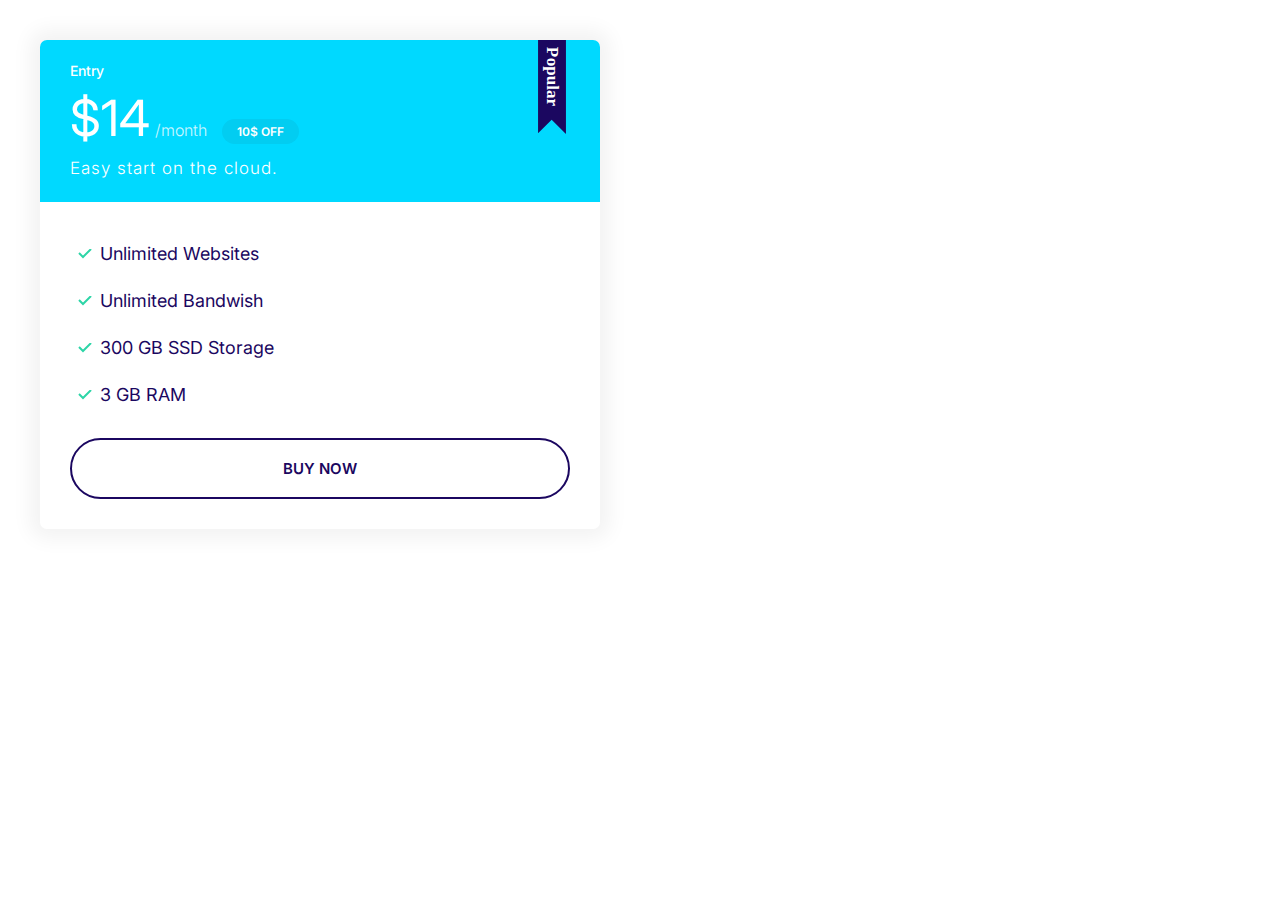
==== index.html @ a0ffb3c3 "Finished popular plan." ====
<!DOCTYPE html>
<html lang="en">
  <head>
    <meta charset="UTF-8" />
    <meta http-equiv="X-UA-Compatible" content="IE=edge" />
    <meta name="viewport" content="width=device-width, initial-scale=1.0" />
    <title>Document</title>
    <link rel="preconnect" href="https://fonts.googleapis.com" />
    <link rel="preconnect" href="https://fonts.gstatic.com" crossorigin />
    <link
      href="https://fonts.googleapis.com/css2?family=Inter:wght@400;600;700&display=swap"
      rel="stylesheet"
    />
    <link rel="stylesheet" href="css/normalize.css" />
    <link rel="stylesheet" href="css/styles.css" />
  </head>
  <body>
    <div class="plan plan--popular">
      <div style="width: 50%; padding: 4rem">
        <div class="card card--secondary">
          <header class="card__header">
            <h3 class="plan__name">Entry</h3>
            <span class="plan__price">$14</span>
            <span class="plan__billing-cycle">/month</span>
            <span class="badge badge--secondary badge--small">10$ OFF</span>
            <span class="plan__description">Easy start on the cloud.</span>
          </header>
          <div class="card__body">
            <ul class="list list--tick">
              <li class="list__item">Unlimited Websites</li>
              <li class="list__item">Unlimited Bandwish</li>
              <li class="list__item">300 GB SSD Storage</li>
              <li class="list__item">3 GB RAM</li>
            </ul>
            <button class="btn btn--outline btn--block">Buy Now</button>
          </div>
        </div>
      </div>
    </div>
  </body>
</html>
---- css/styles.css ----
:root {
    --color-primary: #2584ff;
    --color-secondary: #00d9ff;
    --color-accent: #ff3400;
    --color-heading: #1b0760;
    --color-body: #918ca4;
    --color-border: #ccc;
    --border-radius: 30px;
}

*, *::after, *::before {
    box-sizing: border-box;
}

/* Typography */
/*mobile first*/
html {
    font-size: 62.5%;
    /* this makes 1rem = 10 px */
}
body {
    font-family: Inter, Arial, Arial, Helvetica, sans-serif;
    color: var(--color-body);
    font-size: 2.4rem;
    line-height: 1.5;
}
h1, h2, h3 {
    color: var(--color-heading);
    margin-bottom: 1rem;

}
h1 {
    font-size: 7rem;
}

h2 {
    font-size: 4rem;
}
h3 {
    font-size: 3rem;
}
p {
    margin-top: 0;
}

/* for web version */
@media screen and (min-width: 1024px){
    body {
        font-size: 1.8rem
    }
    h1 {
        font-size: 8rem;
    }
    h2 {
        font-size: 4rem;
    }
    h3 {
        font-size: 2.4rem;
    }
}

/* Links */
.link-arrow {
    color: var(--color-accent);
    text-transform: uppercase;
    font-size: 2rem;
    font-weight: bold;
    text-decoration: none;
}

.link-arrow::after {
    content: '-->';
    margin-left: 5px;
    transition: margin 0.15s;
}

.link-arrow:hover::after{
    margin-left: 10px;
}

@media screen and (min-width: 1024px){
    .link-arrow {
        font-size: 1.5rem;
    }
}

/* Badges */
.badge {
    border-radius: 20px;
    font-size: 2rem;
    font-weight: 600;
    padding: 0.5rem 2rem;
    white-space: nowrap;
}

.badge--small {
    font-size: 1.6rem;
    padding: 0.5rem 1.5rem;
}

.badge--primary {
    background: var(--color-primary);
    color: #fff;
}

.badge--secondary {
    background: var(--color-secondary);
    color: #fff;
}

@media screen and (min-width: 1024px){
    .badge {
        font-size: 1.5rem;
    }
    .badge--small {
        font-size: 1.2rem;
    }
}

/*Lists*/

.list {
    list-style: none;
    padding-left: 0;
    color: var(--color-heading);
}

.list--inline .list__item{
    display: inline-block;
    margin-right: 2rem;
}

.list--tick {
    list-style-image: url(../images/tick.svg);
    padding-left: 3rem;
}

.list--tick .list__item {
    padding-left: 0.5rem;
    margin-bottom: 1rem;
}

@media screen and (min-width: 1024px) {
    .list--tick .list__item{
        padding-left: 0;
    }
}

/*Icons*/

.icon {
    width: 40px;
    height: 40px;
}

.icon--primary{
    fill: var(--color-primary);
}

.icon-container {
    background: #f3f9fa;
    width: 64px;
    height: 64px;
    border-radius: 100%;
    display: inline-flex;
    justify-content: center;
    align-items: center;
}

/*Buttons*/

.btn{
    font-size: 1.8rem;
    font-weight: 600;
    text-transform: uppercase;
    padding: 2rem 3rem;
    border: 0;
    border-radius: 40px;
    cursor: pointer;
    white-space: nowrap;
    text-decoration: none;
    text-align: center;
    margin: 1rem 0;

}

.btn--primary {
    background: var(--color-primary);
    color: #fff;

}

.btn--primary:hover {
    background: #3a8ffd;
}
.btn--secondary {
    background: var(--color-secondary);
    color: #fff;
}
.btn--secondary:hover {
    background: #00c8eb;
}

.btn--accent {
    background: var(--color-accent);
    color: #fff;
}
.btn--accent:hover {
    background: #ec3000;
}

.btn--outline {
    background: #fff;
    color: var(--color-heading);
    border: 2px solid var(--color-heading);
}

.btn--block {
    width: 100%;
    display: inline-block;
}


@media screen and (min-width: 1024px) {
    .btn{
        font-size: 1.5rem;
    }
}

/*Inputs*/
.input {
    padding: 1.5rem 3.5rem;
    border: 1px solid var(--color-border);
    border-radius: var(--border-radius);
    outline: 0;
    color: var(--color-heading);

}

::placeholder {
    color: #cdcbd7;
    font-size: 2rem;
}

@media screen and (min-width: 1024px){
    .input {
        font-size: 1.5rem;
    }
}

.input-group{
    border: 1px solid var(--color-border);
    border-radius: var(--border-radius);
    display: flex;
}

.input-group .input {
    border: 0;
    flex-grow: 1;
    padding: 1.5rem 1rem;
}

.input-group .btn {
    margin: 4px;
}

/*Card*/
.card {
    border-radius: 7px;
    box-shadow: 0 0 20px 10px #f3f3f3;
    overflow: hidden;
}

.card__header, .card__body {
    padding: 2rem 3rem;
}

.card--primary .card__header{
    background: var(--color-primary);
    color: #fff;
}

.card--secondary .card__header{
    background: var(--color-secondary);
    color: #fff;
}

.card--secondary .badge--secondary {
    background: #02cdf1;
}
/*Plans*/

.plan__name {
    color: #fff;
    margin: 0;
    font-weight: 500;
    font-size: 2.4rem;
}

.plan__price {
    font-size: 6rem;
}

.plan__billing-cycle {
    font-size: 2.4rem;
    font-weight: 300;
    opacity: 0.8;
    margin-right: 1rem;
}

.plan__description {
    font-size: 2rem;
    font-weight: 300;
    letter-spacing: 1px;
    display: block;
}

.plan .list__item {
    margin-bottom: 2rem;
}

.plan--popular .card__header{
    position: relative;
}

.plan--popular .card__header::before{
    content: url(../images/popular.svg);
    width: 40px;
    display: inline-block;
    position: absolute;
    top: -6px;
    right: 5%;
}

@media screen and (min-width: 1024px){
    .plan__name {
        font-size: 1.4rem;
    }
    .plan__price {
        font-size: 5rem;
    }
    .plan__billing-cycle{
        font-size: 1.6rem;
    }

    .plan__description{
        font-size: 1.7rem;
    }
}
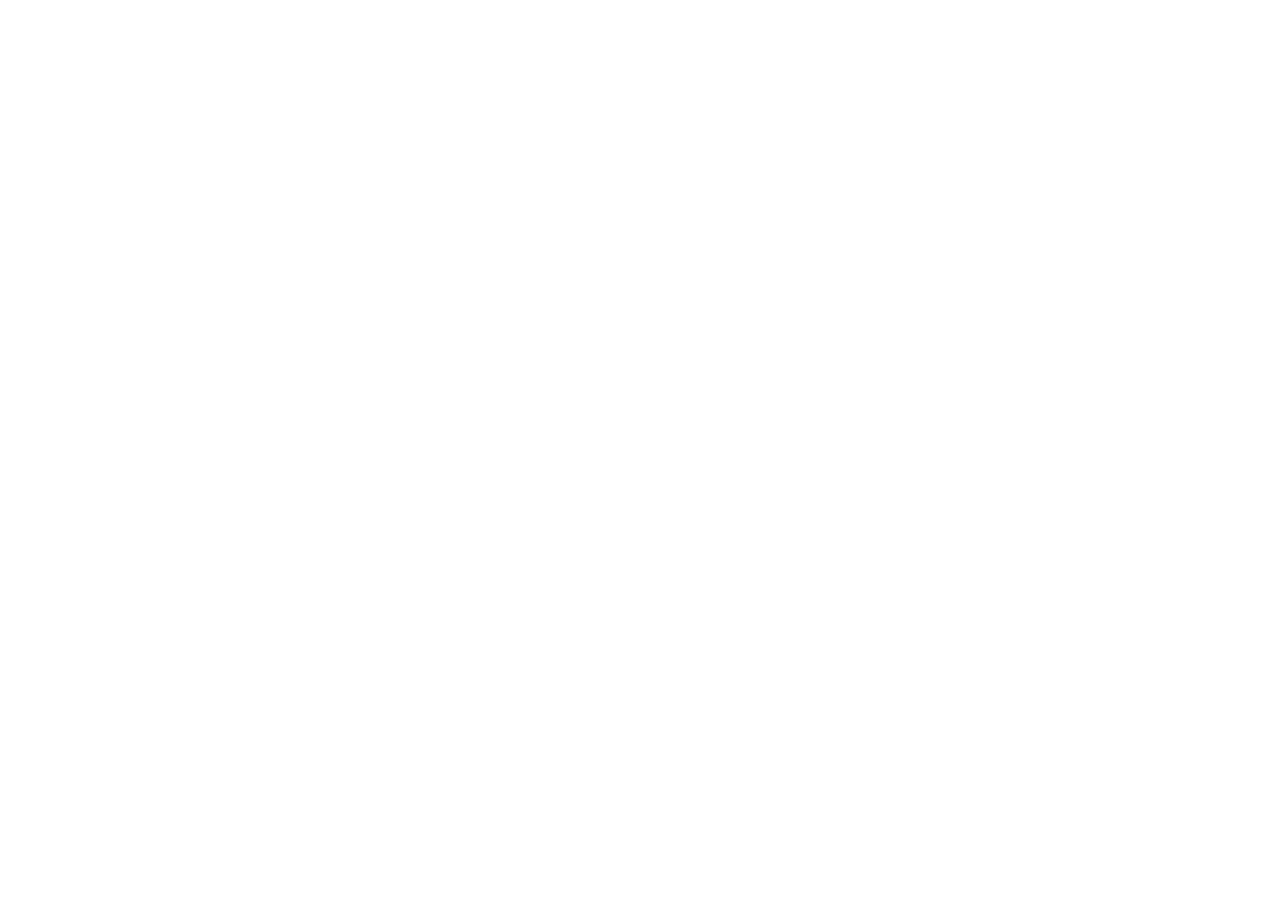
==== commit 950cfc64: "Built quote and media components." ====
--- a/index.html
+++ b/index.html
@@ -14,28 +14,5 @@
     <link rel="stylesheet" href="css/normalize.css" />
     <link rel="stylesheet" href="css/styles.css" />
   </head>
-  <body>
-    <div class="plan plan--popular">
-      <div style="width: 50%; padding: 4rem">
-        <div class="card card--secondary">
-          <header class="card__header">
-            <h3 class="plan__name">Entry</h3>
-            <span class="plan__price">$14</span>
-            <span class="plan__billing-cycle">/month</span>
-            <span class="badge badge--secondary badge--small">10$ OFF</span>
-            <span class="plan__description">Easy start on the cloud.</span>
-          </header>
-          <div class="card__body">
-            <ul class="list list--tick">
-              <li class="list__item">Unlimited Websites</li>
-              <li class="list__item">Unlimited Bandwish</li>
-              <li class="list__item">300 GB SSD Storage</li>
-              <li class="list__item">3 GB RAM</li>
-            </ul>
-            <button class="btn btn--outline btn--block">Buy Now</button>
-          </div>
-        </div>
-      </div>
-    </div>
-  </body>
+  <body></body>
 </html>
--- a/css/styles.css
+++ b/css/styles.css
@@ -4,6 +4,7 @@
     --color-accent: #ff3400;
     --color-heading: #1b0760;
     --color-body: #918ca4;
+    --color-body-darker: #5c5577;
     --color-border: #ccc;
     --border-radius: 30px;
 }
@@ -348,3 +349,67 @@
     }
 }
 
+
+/*Media*/
+.media {
+    display: flex;
+}
+
+.media__title {
+    margin-top: 0;
+}
+
+.media__body{
+    margin: 0 2rem;
+}
+
+.media__image {
+    margin-top: 1rem;
+}
+
+/*Quote*/
+.quote {
+    font-size: 3rem;
+    font-style: italic;
+    color: var(--color-body-darker);
+    line-height: 1.3;
+}
+
+.quote__text::before{
+    content: open-quote;
+}
+
+.quote__text::after{
+    content: close-quote;
+}
+
+.quote__author {
+    font-size: 3rem;
+    font-weight: 500;
+    font-style: normal;
+    margin-bottom: 0;
+}
+
+.quote__company {
+    color: var(--color-heading);
+    opacity: 0.4;
+    font-size: 2rem;
+    font-style: normal;
+}
+
+.quote__line{
+    position: relative;
+    bottom: 10px;
+}
+
+@media screen and (min-width: 1024px) {
+    .quote{
+        font-size: 2rem;
+    }
+    .quote__author{
+        font-size: 2.4rem;
+    }
+    .quote_company{
+        font-size: 1.6rem;
+    }
+}
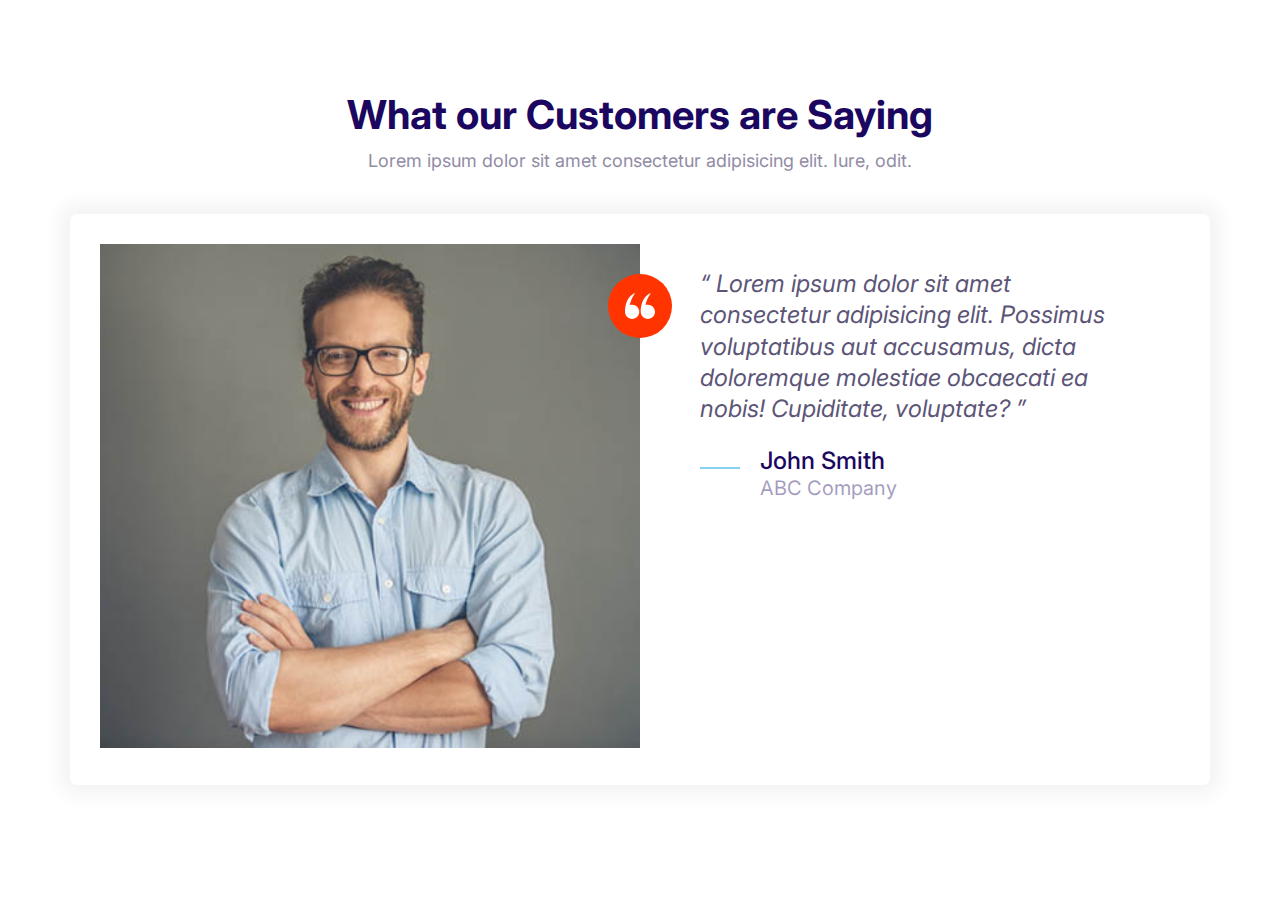
==== commit 4ef8430c: "Built showcase block" ====
--- a/index.html
+++ b/index.html
@@ -14,5 +14,50 @@
     <link rel="stylesheet" href="css/normalize.css" />
     <link rel="stylesheet" href="css/styles.css" />
   </head>
-  <body></body>
+  <body>
+    <section class="block">
+      <header class="block__header">
+        <h2>What our Customers are Saying</h2>
+        <p>
+          Lorem ipsum dolor sit amet consectetur adipisicing elit. Iure, odit.
+        </p>
+      </header>
+      <div class="container">
+        <div class="card testimonial">
+          <div class="grid grid--1x2">
+            <div class="testimonial__image">
+              <img src="images/testimonial.jpg" alt="Happy smiling customer." />
+              <span class="icon-container icon-container--accent">
+              </svg><svg class="icon icon--white icon--small">
+                <use xlink:href="images/sprite.svg#quotes"></use>
+              </svg>
+              </span>
+            </div>
+            <blockquote class="quote">
+              <p class="quote__text">
+                Lorem ipsum dolor sit amet consectetur adipisicing elit. Possimus
+                voluptatibus aut accusamus, dicta doloremque molestiae obcaecati ea nobis!
+                Cupiditate, voluptate?
+              </p>
+              <footer>
+                <div class="media">
+                  <div class="media__image">
+                    <svg class="icon icon--primary quote__line">
+                      <use xlink:href="images/sprite.svg#line"></use>
+                    </svg>
+                  </div>
+                  <div class="media__body">
+                    <h3 class="media__title quote__author">John Smith</h3>
+                    <p class="quote__company">ABC Company</p>
+                  </div>
+                </div>
+              </footer>
+            </blockquote>
+      
+          </div>
+        </div>
+      </div>
+    </section>
+    <script src="js/main.js"></script>
+  </body>
 </html>
--- a/css/styles.css
+++ b/css/styles.css
@@ -28,6 +28,7 @@
 h1, h2, h3 {
     color: var(--color-heading);
     margin-bottom: 1rem;
+    line-height: 1.1;
 
 }
 h1 {
@@ -154,8 +155,17 @@
     height: 40px;
 }
 
+.icon--small {
+    width: 30px;
+    height: 30px;
+}
+
 .icon--primary{
     fill: var(--color-primary);
+}
+
+.icon--white {
+    fill: #fff;
 }
 
 .icon-container {
@@ -166,6 +176,10 @@
     display: inline-flex;
     justify-content: center;
     align-items: center;
+}
+
+.icon-container--accent {
+    background-color: var(--color-accent);
 }
 
 /*Buttons*/
@@ -182,7 +196,15 @@
     text-decoration: none;
     text-align: center;
     margin: 1rem 0;
-
+    outline: 0;
+
+}
+
+.btn .icon {
+    width: 2rem;
+    height: 2rem;
+    margin-right: 1rem;
+    vertical-align: middle;
 }
 
 .btn--primary {
@@ -221,6 +243,10 @@
     display: inline-block;
 }
 
+.btn--stretched{
+    padding-left: 6rem;
+    padding-right: 6rem;
+}
 
 @media screen and (min-width: 1024px) {
     .btn{
@@ -258,7 +284,7 @@
 .input-group .input {
     border: 0;
     flex-grow: 1;
-    padding: 1.5rem 1rem;
+    padding: 1.5rem 2rem;
 }
 
 .input-group .btn {
@@ -286,10 +312,18 @@
     color: #fff;
 }
 
+.card--primary .badge--primary{
+    background: #126de4;
+}
+
 .card--secondary .badge--secondary {
     background: #02cdf1;
 }
 /*Plans*/
+
+.plan {
+    transition: transform .2s ease-out;
+}
 
 .plan__name {
     color: #fff;
@@ -333,6 +367,19 @@
     right: 5%;
 }
 
+.plan--popular {
+    transform: scale(1.1);
+}
+
+.plan:hover {
+    transform: scale(1.05);
+    
+}
+
+.plan--popular:hover {
+    transform: scale(1.15);
+}
+
 @media screen and (min-width: 1024px){
     .plan__name {
         font-size: 1.4rem;
@@ -413,3 +460,346 @@
         font-size: 1.6rem;
     }
 }
+
+/*Grids*/
+.grid {
+    display: grid;
+}
+
+@media screen and (min-width: 768px){
+    .grid--1x2 {
+        grid-template-columns: 1fr 1fr;
+    }
+}
+
+@media screen and (min-width: 1024px){
+    .grid--1x3 {
+        grid-template-columns: repeat(3,1fr);
+    }
+}
+
+/*testimonials*/
+
+.testimonial {
+    padding: 3rem;
+}
+
+.testimonial__image {
+    position: relative;
+}
+.testimonial__image > .icon-container{
+    position: absolute;
+    top: 3rem;
+    right: -32px;
+}
+
+.testimonial__image > img{
+    width: 100%;
+}
+
+@media screen and (min-width: 768px){
+    .testimonial .quote,
+    .testimonial .quote__author {
+        font-size: 2.4rem;
+    }
+}
+
+.testimonial .quote {
+    margin-left: 6rem;
+}
+
+/*Callouts*/
+.callout {
+    padding: 4rem;
+    border-radius: 5px;
+}
+
+.callout--primary {
+    background: var(--color-primary);
+    color: #fff;
+}
+
+.callout__heading{
+    color: #fff;
+    margin-top: 0;
+    font-size: 3rem;
+}
+
+.callout .btn {
+    justify-self: center;
+    align-self: center; 
+}
+
+.callout__content {
+    text-align: center;
+}
+
+@media screen and (min-width: 768px){
+    .callout .grid--1x2{
+        grid-template-columns: 1fr auto;
+    }
+
+    .callout__content{
+        text-align: left;
+    }
+
+    .callout .btn {
+        justify-self: start;
+        margin: 0 2rem;
+    }
+}
+
+/*collapsibles*/
+
+.collapsible__header{
+    display: flex;
+    justify-content: space-between;
+}
+
+.collapsible__heading{
+    margin-top: 0;
+    font-size: 3rem;
+}
+
+.collapsible__chevron{
+    transform: rotate(-90deg);
+    transition: transform 0.3s;
+}
+
+.collapsible__content{
+    /* display: none; */
+    max-height: 0;
+    overflow: hidden;
+    opacity: 0;
+    transition: all 0.3s;
+}
+
+.collapsible--expanded .collapsible__chevron{
+    transform: rotate(0);
+}
+
+.collapsible--expanded .collapsible__content{
+    display: block;
+    max-height: 100vh;
+    opacity: 1;
+}
+
+/*Blocks*/
+
+.block{
+    --padding-vertical: 6rem;
+    padding: var(--padding-vertical) 2rem;
+}
+
+.block__heading{
+    margin-top: 0;
+}
+
+.block--dark{
+    background: #000;
+    color: #7b858b;
+}
+
+.block--dark h1, 
+.block--dark h2, 
+.block--dark h3 {
+    color: #fff;
+}
+
+.block--skewed-right{
+    padding-bottom: calc(var(--padding-vertical) + 4rem);
+    clip-path: polygon(0% 0%, 100% 0%, 100% 100%, 0% 80%);
+}
+
+.block--skewed-left{
+    padding-bottom: calc(var(--padding-vertical) + 4rem);
+    clip-path: polygon(0% 0%, 100% 0%, 100% 80%, 0% 100%);
+}
+
+.block__header{
+    text-align: center;
+    margin-bottom: 4rem;
+}
+
+.container {
+    max-width: 1140px;
+    margin: 0 auto;
+}
+
+/*Navigation*/
+.nav {
+    background: #000;
+    display: flex;
+    justify-content: space-between;
+    flex-wrap: wrap;
+    padding: 0 1rem;
+    align-items: center;
+}
+
+.nav__list {
+    width: 100%;
+    margin: 0;
+}
+
+.nav__item {
+    padding: 0.5rem 2rem;
+    border-bottom: 1px solid #222;
+}
+
+.nav__item > a {
+    color: #d2d0db;
+    transition: color 0.3s;
+}
+
+.nav__item > a:hover{
+    color: #fff;
+}
+
+.nav__toggler {
+    opacity: 0.5;
+    transition: box-shadow 0.15s;
+    cursor: pointer;
+}
+
+.nav.collapsible--expanded .nav__toggler{
+    opacity: 1;
+    box-shadow: 0 0 0 3px #666;
+    border-radius: 5px;
+}
+
+.nav__brand {
+    transform: translateY(5px);
+}
+
+@media screen and (min-width: 768px) {
+    .nav__toggler{
+        display: none;
+    }
+
+    .nav__list{
+        width: auto;
+        display: flex;
+        font-size: 1.6rem;
+        max-height: 100%;
+        opacity: 1;
+    }
+
+    .nav__item{
+        border: 0;
+    }
+}
+
+/* Hero */
+.hero {
+    clip-path: polygon(0% 0%, 100% 0%, 100% 90%, 0% 100%);
+  }
+  
+  .hero__tagline {
+    font-size: 2rem;
+    color: #b9c3cf;
+    letter-spacing: 1px;
+    margin: 2rem 0 5rem;
+  }
+  
+  .hero__image {
+    width: 100%;
+  }
+  
+  @media screen and (min-width: 768px) {
+    .hero {
+      padding-top: 0;
+    }
+  
+    .hero__content {
+      text-align: left;
+      align-self: center;
+    }
+  }
+
+
+  /*Domain block*/
+
+  .block-domain .input-group{
+    box-shadow: 0 0 30px 20px #e6ebee;
+    border: 0;
+    margin: 4rem auto;
+    max-width: 760px;
+  }
+
+  .block-domain__prices {
+    display: grid;
+    grid-template-columns: repeat(3,1fr);
+    grid-template-rows: repeat(2, 6rem);
+    font-size: 2rem;
+    font-weight: 600;
+    justify-items: center;
+    max-width: 700px;
+    margin: 0 auto;
+  }
+
+  @media screen and (min-width: 768px){
+    .block-domain__prices {
+        grid-template-columns: repeat(auto-fit,minmax(10rem, 1fr));
+    }
+  }
+
+  /*plans block*/
+  .block-plans .grid{
+    gap: 8rem 4rem;
+  }
+
+  .block-plans .card{
+    max-width: 500px;
+    margin: 0 auto;
+  }
+
+
+  /*idk if this did anything^*/
+
+
+  /* Features */
+.feature {
+    gap: 4rem 2rem;
+    margin: 12rem 0;
+  }
+  
+  .feature:first-of-type {
+    margin-top: 6rem;
+  }
+  
+  .feature__heading {
+    margin: 1rem 0;
+  }
+  
+  .feature__image {
+    width: 100%;
+  }
+  
+  @media screen and (min-width: 768px) {
+    .feature:nth-of-type(even) .feature__content {
+      order: 2;
+    }
+  }
+
+  /* Showcase Block */
+.block-showcase__image > img {
+    width: 100%;
+  }
+  
+  @media screen and (min-width: 768px) {
+    .block-showcase .grid {
+      grid-template-columns: 50% 50%;
+    }
+  
+    .block-showcase__image {
+      justify-self: end;
+    }
+  
+    .block-showcase__image > img {
+      width: auto;
+      max-width: 700px;
+    }
+  }
+ 
+
+
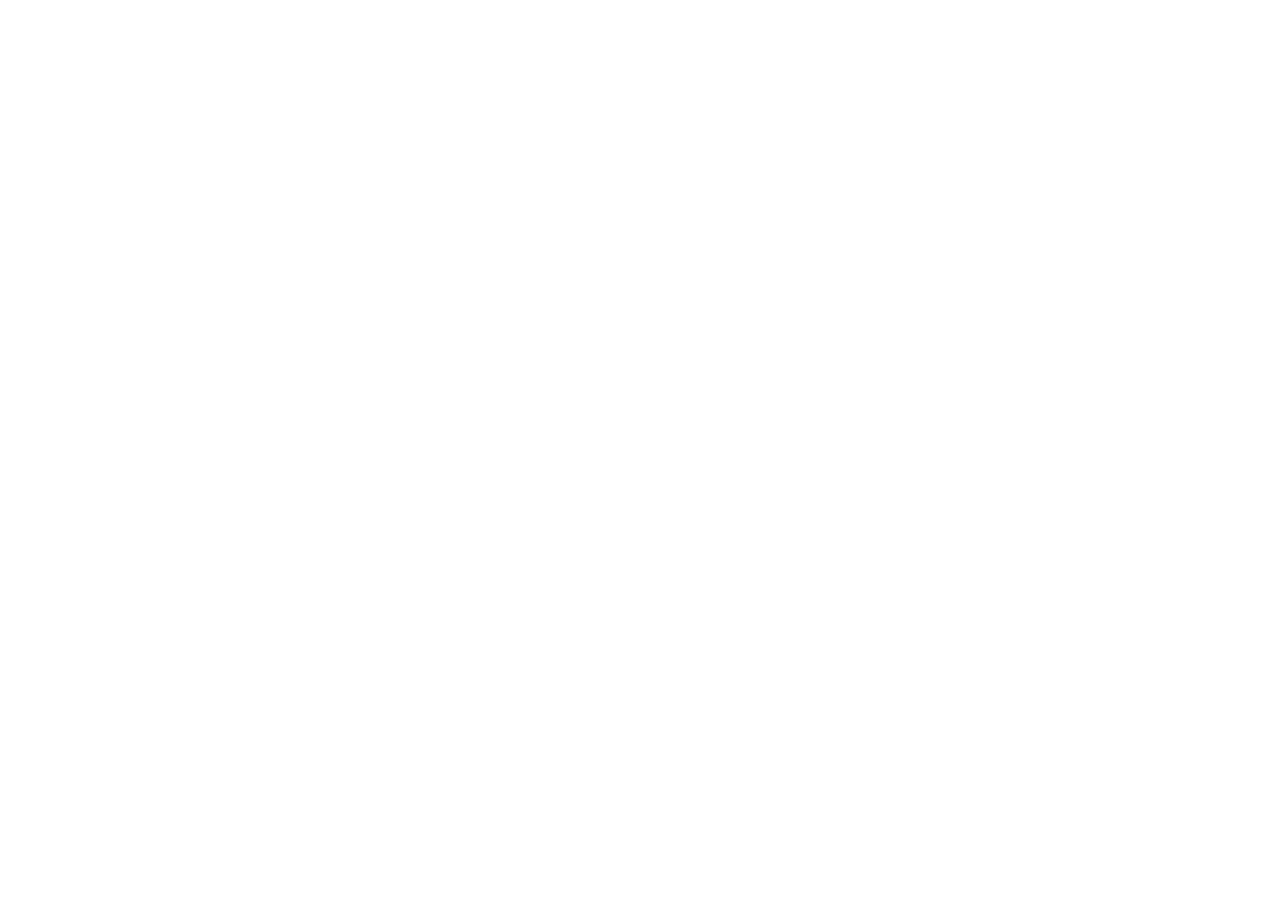
==== commit 713a207b: "Built testimonial block" ====
--- a/index.html
+++ b/index.html
@@ -15,49 +15,6 @@
     <link rel="stylesheet" href="css/styles.css" />
   </head>
   <body>
-    <section class="block">
-      <header class="block__header">
-        <h2>What our Customers are Saying</h2>
-        <p>
-          Lorem ipsum dolor sit amet consectetur adipisicing elit. Iure, odit.
-        </p>
-      </header>
-      <div class="container">
-        <div class="card testimonial">
-          <div class="grid grid--1x2">
-            <div class="testimonial__image">
-              <img src="images/testimonial.jpg" alt="Happy smiling customer." />
-              <span class="icon-container icon-container--accent">
-              </svg><svg class="icon icon--white icon--small">
-                <use xlink:href="images/sprite.svg#quotes"></use>
-              </svg>
-              </span>
-            </div>
-            <blockquote class="quote">
-              <p class="quote__text">
-                Lorem ipsum dolor sit amet consectetur adipisicing elit. Possimus
-                voluptatibus aut accusamus, dicta doloremque molestiae obcaecati ea nobis!
-                Cupiditate, voluptate?
-              </p>
-              <footer>
-                <div class="media">
-                  <div class="media__image">
-                    <svg class="icon icon--primary quote__line">
-                      <use xlink:href="images/sprite.svg#line"></use>
-                    </svg>
-                  </div>
-                  <div class="media__body">
-                    <h3 class="media__title quote__author">John Smith</h3>
-                    <p class="quote__company">ABC Company</p>
-                  </div>
-                </div>
-              </footer>
-            </blockquote>
-      
-          </div>
-        </div>
-      </div>
-    </section>
     <script src="js/main.js"></script>
   </body>
 </html>
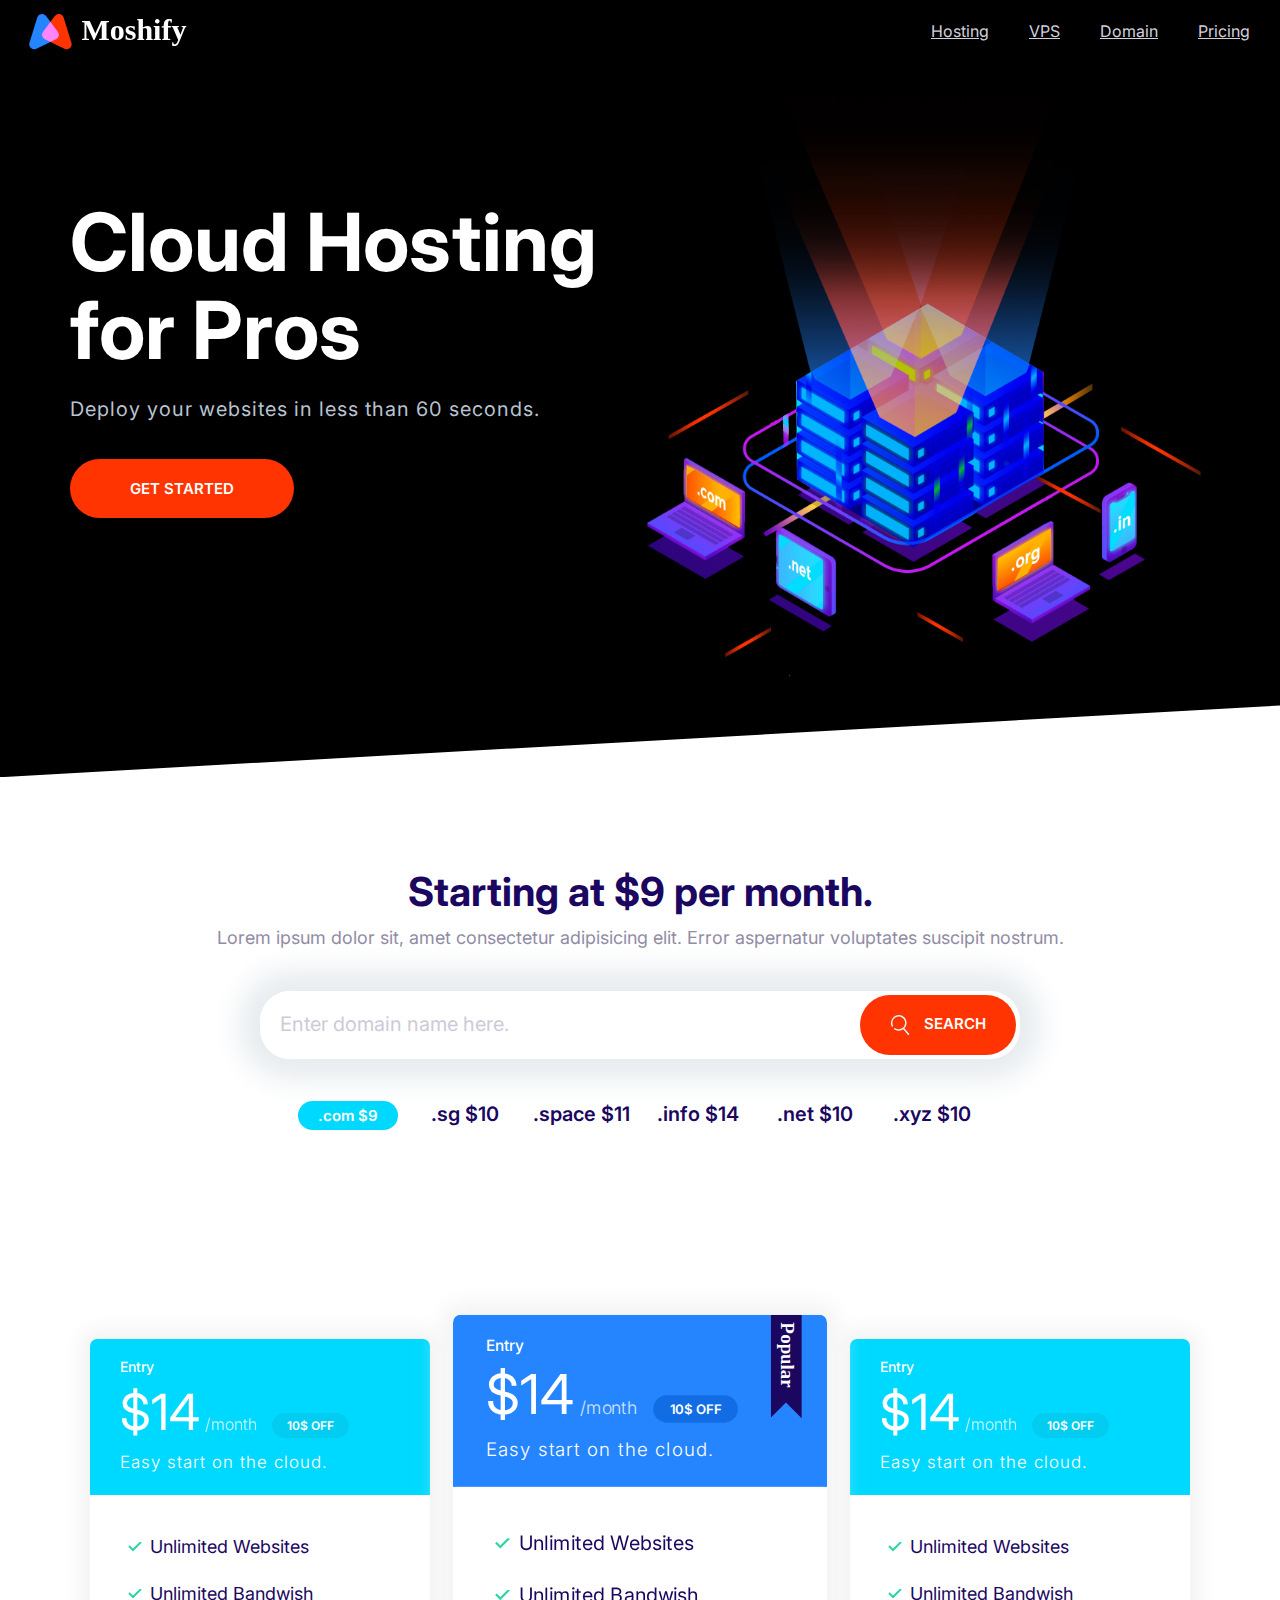
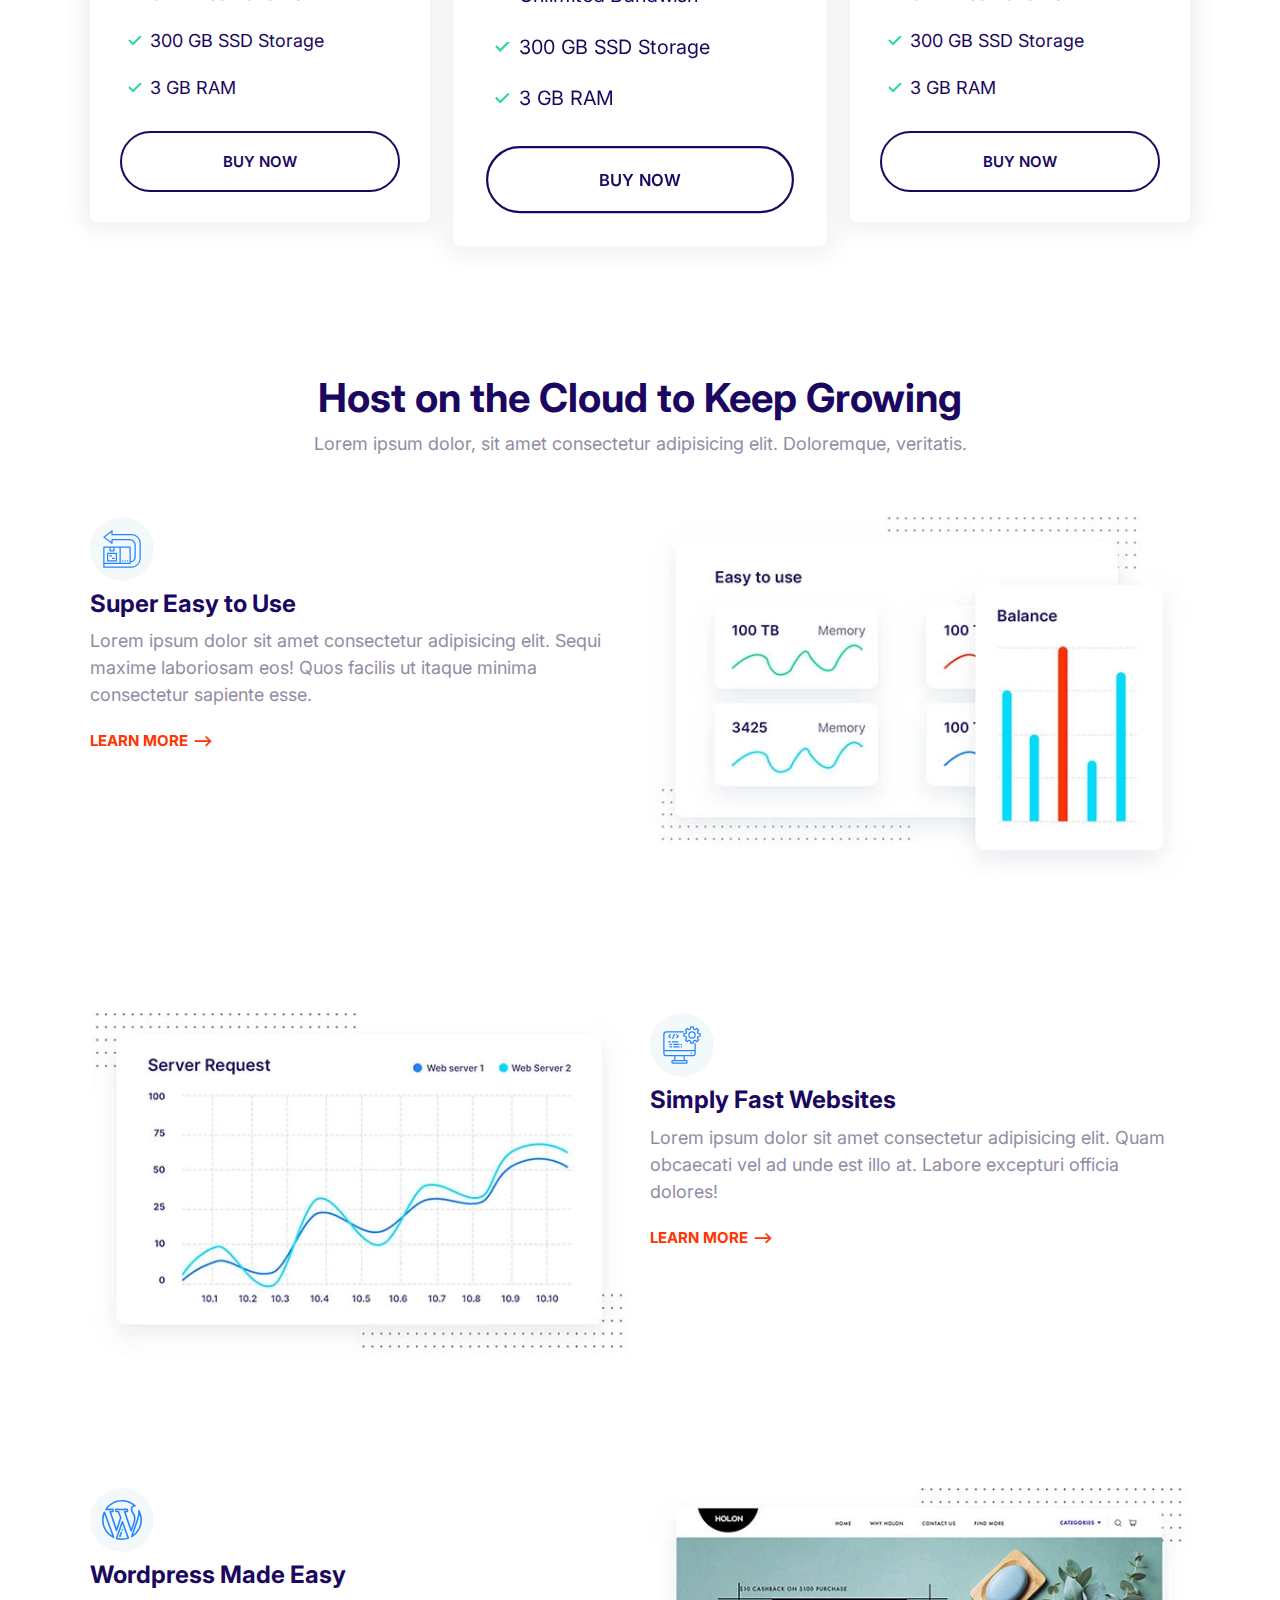
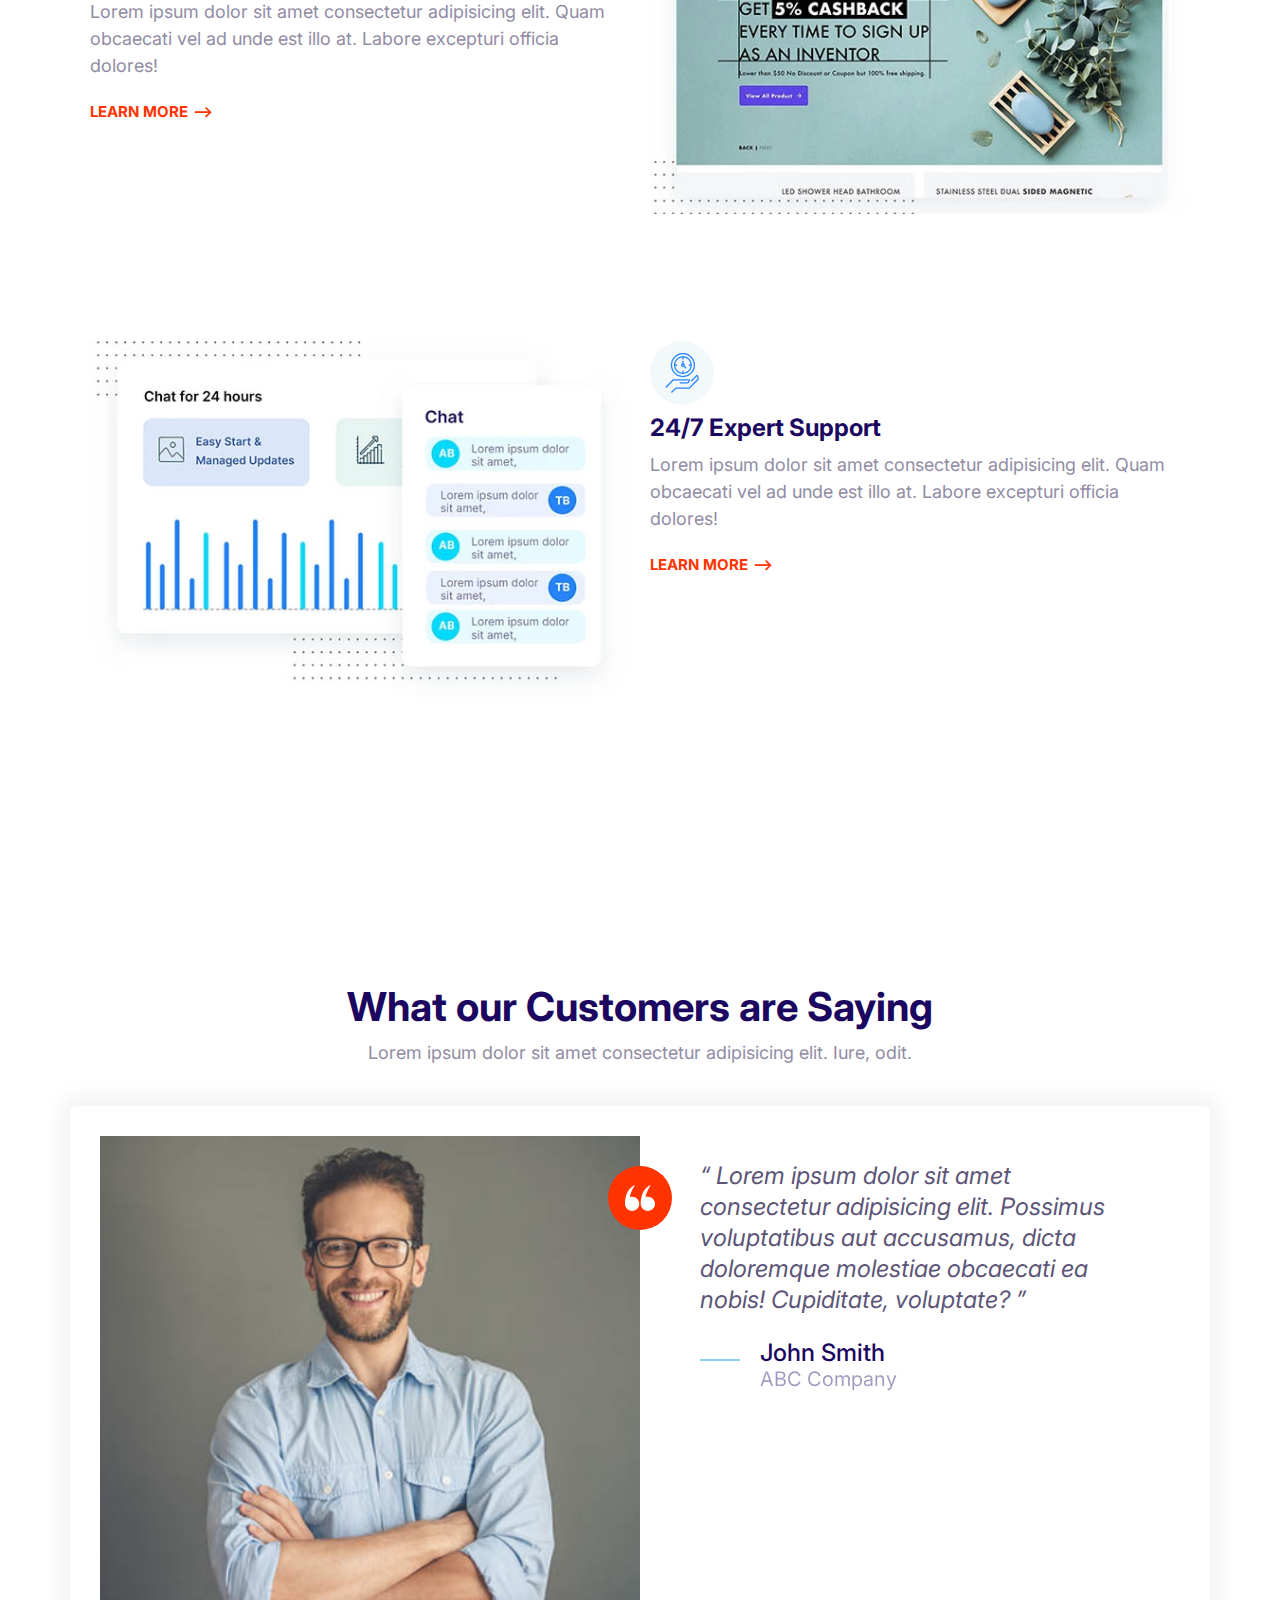
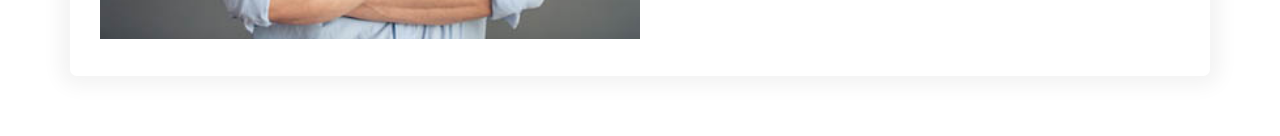
==== commit 12779287: "Putting blocks all together." ====
--- a/index.html
+++ b/index.html
@@ -15,6 +15,275 @@
     <link rel="stylesheet" href="css/styles.css" />
   </head>
   <body>
+    <header>
+      <nav class="nav collapsible ">
+        <a class="nav__brand" href="/"><img src="images/logo.svg" alt="" /></a>
+        </svg><svg class="icon icon--white nav__toggler">
+          <use xlink:href="images/sprite.svg#menu"></use>
+        </svg>
+        <ul class="list nav__list collapsible__content">
+          <li class="nav__item"><a href="#">Hosting</a></li>  
+          <li class="nav__item"><a href="#">VPS</a></li>     
+          <li class="nav__item"><a href="#">Domain</a></li>     
+          <li class="nav__item"><a href="#">Pricing</a></li>     
+        </ul>
+      </nav>
+    </header>
+    <section class="block block--dark block--skewed-left hero">
+      <div class="container grid grid--1x2">
+        <header class="block__header hero__content">
+          <h1 class="block__heading">Cloud Hosting for Pros</h1>
+          <p class="hero__tagline">Deploy your websites in less than 60 seconds.</p>
+          <a href="" class="btn btn--accent btn--stretched">Get Started</a>
+        </header>
+        <img class="hero__image" src="images/banner.png" alt="" />
+      </div>
+    </section>
+    <section class="block container block-domain">
+      <header class="block__header">
+        <h2>Starting at $9 per month.</h2>
+        <p>
+          Lorem ipsum dolor sit, amet consectetur adipisicing elit. Error aspernatur
+          voluptates suscipit nostrum.
+        </p>
+      </header>
+      <div class="input-group">
+        <input type="text" class="input" placeholder="Enter domain name here." />
+        <button class="btn btn--accent">
+          <svg class="icon icon--white">
+            <use xlink:href="images/sprite.svg#search"></use>
+          </svg>
+          Search
+        </button>
+      </div>
+      <ul class="list block-domain__prices">
+        <li><span class="badge badge--secondary">.com $9</span></li>
+        <li>.sg $10</li>
+        <li>.space $11</li>
+        <li>.info $14</li>
+        <li>.net $10</li>
+        <li>.xyz $10</li>
+      </ul>
+    </section>
+    <section class="block container block-plans">
+      <div class="grid grid--1x3">
+        <div class="plan">
+          <div class="card card--secondary">
+            <header class="card__header">
+              <h3 class="plan__name">Entry</h3>
+              <span class="plan__price">$14</span>
+              <span class="plan__billing-cycle">/month</span>
+              <span class="badge badge--secondary badge--small">10$ OFF</span>
+              <span class="plan__description">Easy start on the cloud.</span>
+            </header>
+            <div class="card__body">
+              <ul class="list list--tick">
+                <li class="list__item">Unlimited Websites</li>
+                <li class="list__item">Unlimited Bandwish</li>
+                <li class="list__item">300 GB SSD Storage</li>
+                <li class="list__item">3 GB RAM</li>
+              </ul>
+              <button class="btn btn--outline btn--block">Buy Now</button>
+            </div>
+          </div>
+        </div>
+        <div class="plan plan--popular">
+          <div class="card card--primary">
+            <header class="card__header">
+              <h3 class="plan__name">Entry</h3>
+              <span class="plan__price">$14</span>
+              <span class="plan__billing-cycle">/month</span>
+              <span class="badge badge--primary badge--small">10$ OFF</span>
+              <span class="plan__description">Easy start on the cloud.</span>
+            </header>
+            <div class="card__body">
+              <ul class="list list--tick">
+                <li class="list__item">Unlimited Websites</li>
+                <li class="list__item">Unlimited Bandwish</li>
+                <li class="list__item">300 GB SSD Storage</li>
+                <li class="list__item">3 GB RAM</li>
+              </ul>
+              <button class="btn btn--outline btn--block">Buy Now</button>
+            </div>
+          </div>
+        </div>
+        <div class="plan">
+          <div class="card card--secondary">
+            <header class="card__header">
+              <h3 class="plan__name">Entry</h3>
+              <span class="plan__price">$14</span>
+              <span class="plan__billing-cycle">/month</span>
+              <span class="badge badge--secondary badge--small">10$ OFF</span>
+              <span class="plan__description">Easy start on the cloud.</span>
+            </header>
+            <div class="card__body">
+              <ul class="list list--tick">
+                <li class="list__item">Unlimited Websites</li>
+                <li class="list__item">Unlimited Bandwish</li>
+                <li class="list__item">300 GB SSD Storage</li>
+                <li class="list__item">3 GB RAM</li>
+              </ul>
+              <button class="btn btn--outline btn--block">Buy Now</button>
+            </div>
+          </div>
+        </div>
+      </div>
+    </section>
+    <section class="block container">
+      <header class="block__header">
+        <h2>Host on the Cloud to Keep Growing</h2>
+        <p>
+          Lorem ipsum dolor, sit amet consectetur adipisicing elit. Doloremque,
+          veritatis.
+        </p>
+      </header>
+      <article class="grid grid--1x2 feature">
+        <div class="feature__content">
+          <span class="icon-container">
+            <svg class="icon icon--primary">
+              <use xlink:href="images/sprite.svg#easy"></use>
+            </svg>
+          </span>
+          <h3 class="feature__heading">Super Easy to Use</h3>
+          <p>
+            Lorem ipsum dolor sit amet consectetur adipisicing elit. Sequi maxime
+            laboriosam eos! Quos facilis ut itaque minima consectetur sapiente esse.
+          </p>
+          <a href="#" class="link-arrow">Learn More</a>
+        </div>
+        <picture>
+          <source
+            type="image/webp"
+            srcset="images/easy.webp 1x, images/easy@2x.webp 2x" />
+          <source
+            type="image/jpg"
+            srcset="images/easy.jpg 1x, images/easy@2xjpg 2x" />
+          <img class="feature__image" src="images/easy@2x.jpg" alt=""
+        /></picture>
+      </article>
+    
+      <article class="grid grid--1x2 feature">
+        <div class="feature__content">
+          <span class="icon-container">
+            <svg class="icon icon--primary">
+              <use xlink:href="images/sprite.svg#computer"></use>
+            </svg>
+          </span>
+          <h3 class="feature__heading">Simply Fast Websites</h3>
+          <p>
+            Lorem ipsum dolor sit amet consectetur adipisicing elit. Quam obcaecati
+            vel ad unde est illo at. Labore excepturi officia dolores!
+          </p>
+          <a href="#" class="link-arrow">Learn More</a>
+        </div>
+        <picture>
+          <source
+            type="image/webp"
+            srcset="images/fast.webp 1x, images/fast@2x.webp 2x"
+          />
+          <source
+            type="image/jpg"
+            srcset="images/fast.jpg 1x, images/fast@2x.jpg 2x"
+          />
+          <img class="feature__image" src="images/fast@2x.jpg" alt="" />
+        </picture>
+      </article>
+      <article class="grid grid--1x2 feature">
+        <div class="feature__content">
+          <span class="icon-container">
+            <svg class="icon icon--primary">
+              <use xlink:href="images/sprite.svg#wordpress"></use>
+            </svg>
+          </span>
+          <h3 class="feature__heading">Wordpress Made Easy</h3>
+          <p>
+            Lorem ipsum dolor sit amet consectetur adipisicing elit. Quam obcaecati
+            vel ad unde est illo at. Labore excepturi officia dolores!
+          </p>
+          <a href="#" class="link-arrow">Learn More</a>
+        </div>
+        <picture>
+          <source
+            type="image/webp"
+            srcset="images/wordpress.webp 1x, images/wordpress@2x.webp 2x"
+          />
+          <source
+            type="image/jpg"
+            srcset="images/wordpress.jpg 1x, images/wordpress@2x.jpg 2x"
+          />
+          <img class="feature__image" src="images/wordpress@2x.jpg" alt="" />
+        </picture>
+      </article>
+      <article class="grid grid--1x2 feature">
+        <div class="feature__content">
+          <span class="icon-container">
+            <svg class="icon icon--primary">
+              <use xlink:href="images/sprite.svg#clock"></use>
+            </svg>
+          </span>
+          <h3 class="feature__heading">24/7 Expert Support</h3>
+          <p>
+            Lorem ipsum dolor sit amet consectetur adipisicing elit. Quam obcaecati
+            vel ad unde est illo at. Labore excepturi officia dolores!
+          </p>
+          <a href="#" class="link-arrow">Learn More</a>
+        </div>
+        <picture>
+          <source
+            type="image/webp"
+            srcset="images/support.webp 1x, images/support@2x.webp 2x"
+          />
+          <source
+            type="image/jpg"
+            srcset="images/support.jpg 1x, images/support@2x.jpg 2x"
+          />
+          <img class="feature__image" src="images/support@2x.jpg" alt="" />
+        </picture>
+      </article>
+    </section>
+    <section class="block">
+      <header class="block__header">
+        <h2>What our Customers are Saying</h2>
+        <p>
+          Lorem ipsum dolor sit amet consectetur adipisicing elit. Iure, odit.
+        </p>
+      </header>
+      <div class="container">
+        <div class="card testimonial">
+          <div class="grid grid--1x2">
+            <div class="testimonial__image">
+              <img src="images/testimonial.jpg" alt="Happy smiling customer." />
+              <span class="icon-container icon-container--accent">
+              </svg><svg class="icon icon--white icon--small">
+                <use xlink:href="images/sprite.svg#quotes"></use>
+              </svg>
+              </span>
+            </div>
+            <blockquote class="quote">
+              <p class="quote__text">
+                Lorem ipsum dolor sit amet consectetur adipisicing elit. Possimus
+                voluptatibus aut accusamus, dicta doloremque molestiae obcaecati ea nobis!
+                Cupiditate, voluptate?
+              </p>
+              <footer>
+                <div class="media">
+                  <div class="media__image">
+                    <svg class="icon icon--primary quote__line">
+                      <use xlink:href="images/sprite.svg#line"></use>
+                    </svg>
+                  </div>
+                  <div class="media__body">
+                    <h3 class="media__title quote__author">John Smith</h3>
+                    <p class="quote__company">ABC Company</p>
+                  </div>
+                </div>
+              </footer>
+            </blockquote>
+      
+          </div>
+        </div>
+      </div>
+    </section>
     <script src="js/main.js"></script>
   </body>
 </html>
